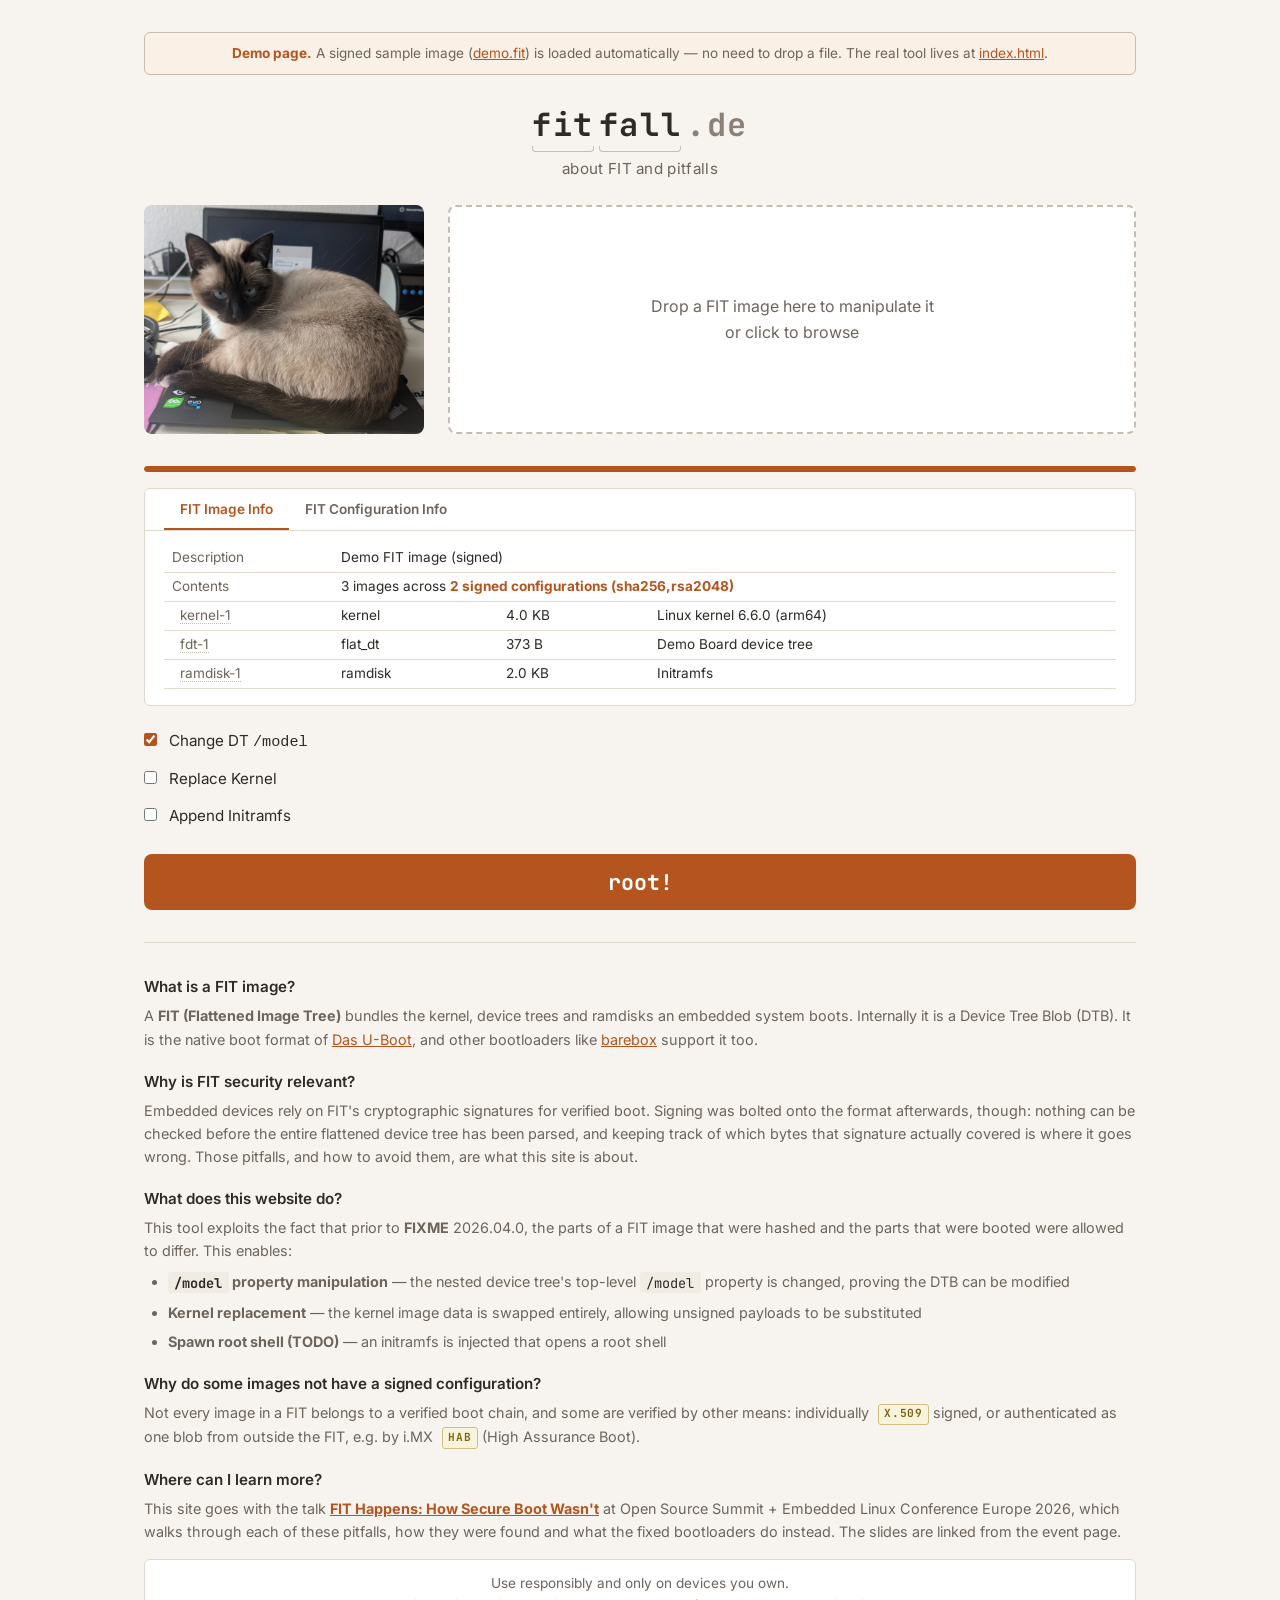
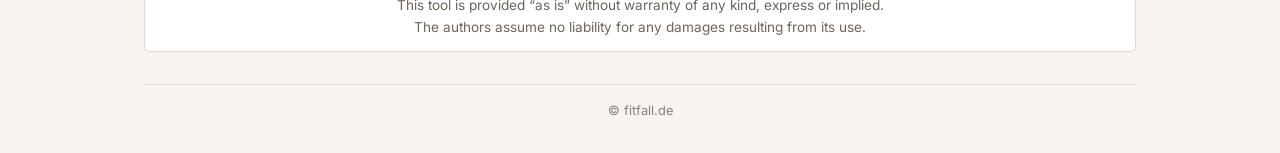
==== demo.html @ 526b8231 "Add a self-loading demo page with a generated sample FIT demo.html is index.html plus a banner and a" ====
<!-- GENERATED by gen-demo.py from index.html — do not edit directly. -->
<!DOCTYPE html>
<html lang="en">
<head>
  <meta charset="UTF-8">
  <meta name="viewport" content="width=device-width, initial-scale=1.0">
  <meta name="color-scheme" content="light">
  <meta name="robots" content="noindex">
  <meta name="theme-color" content="#f7f4ef">
  <title>Demo — fitfall.de — about FIT and pitfalls</title>
  <link rel="preconnect" href="https://fonts.googleapis.com">
  <link rel="preconnect" href="https://fonts.gstatic.com" crossorigin>
  <link href="https://fonts.googleapis.com/css2?family=Inter:wght@400;600;700&family=JetBrains+Mono:wght@400;700&display=swap" rel="stylesheet">
  <link rel="icon" type="image/png" href="favicon-96x96.png" sizes="96x96">
  <link rel="icon" type="image/svg+xml" href="favicon.svg">
  <link rel="shortcut icon" href="favicon.ico">
  <link rel="apple-touch-icon" sizes="180x180" href="apple-touch-icon.png">
  <link rel="manifest" href="site.webmanifest">
  <link rel="stylesheet" href="style.css">

  <style>
    /* demo.html only -- not part of the production stylesheet */
    .demo-banner {
      background: var(--accent-soft);
      border: 1px solid var(--border-strong);
      border-radius: 6px;
      padding: 0.6rem 0.9rem;
      margin-bottom: 1.5rem;
      font-size: 0.85rem;
      color: var(--text-muted);
      text-align: center;
    }
    .demo-banner strong { color: var(--accent); }
    .demo-banner a { color: var(--accent); }
  </style>
</head>
<body>
  <div class="container">
    <div class="demo-banner">
      <strong>Demo page.</strong> A signed sample image (<a href="demo.fit" download>demo.fit</a>)
      is loaded automatically &mdash; no need to drop a file.
      The real tool lives at <a href="index.html">index.html</a>.
    </div>
    <header>
      <h1 class="annotated-title"><span class="wb" data-word="FIT"><span class="pun-f">f</span><span class="pun-p" aria-hidden="true">p</span>it</span><span class="wb" data-word="pitfall">fall</span><span class="tld">.de</span></h1>
      <p class="tagline">about FIT and pitfalls</p>
    </header>

    <div class="main-panel">
      <div class="cat-art">
        <img id="cat-img-before" src="img/before.webp" alt="Cat sleeps on laptop">
        <img id="cat-img-after" src="img/after.webp" alt="Cat alert on laptop" class="cat-hidden">
      </div>

      <div class="controls-panel">
        <div id="dropzone" class="dropzone">
          <p>Drop a FIT image here to manipulate it<br>or click to browse</p>
          <input type="file" id="file-input" accept=".fit,.itb,.img,.bin">
        </div>
      </div>
    </div>

    <div class="full-width-panel">
      <div id="progress-container" class="progress-container hidden">
        <div id="progress-bar" class="progress-bar"></div>
      </div>

      <div id="fit-info" class="fit-info hidden">
        <div class="fit-tabs">
          <button class="fit-tab active" data-tab="images">FIT Image Info</button>
          <button class="fit-tab" data-tab="configs">FIT Configuration Info</button>
        </div>
        <div id="fit-tab-images" class="fit-tab-content">
          <div id="fit-info-content"></div>
        </div>
        <div id="fit-tab-configs" class="fit-tab-content hidden">
          <div id="fit-config-content"></div>
        </div>
      </div>

      <div id="fit-select" class="fit-select hidden">
        <h2>Multiple FIT images found</h2>
        <p>Select which FIT image to modify:</p>
        <div id="fit-select-list"></div>
      </div>

      <div id="error-box" class="error-box hidden"></div>

      <div id="options" class="options hidden">
        <label>
          <input type="checkbox" id="opt-model" checked>
          Change DT <code>/model</code>
        </label>
        <div class="kernel-option">
          <label>
            <input type="checkbox" id="opt-kernel">
            Replace Kernel
          </label>
          <div id="kernel-upload" class="kernel-upload hidden">
            <button type="button" id="kernel-browse-btn" class="browse-btn">Browse...</button>
            <input type="file" id="kernel-file-input">
            <span id="kernel-file-name">No file selected</span>
          </div>
        </div>
        <div class="kernel-option">
          <label>
            <input type="checkbox" id="opt-initramfs">
            Append Initramfs
          </label>
          <div id="initramfs-upload" class="kernel-upload hidden">
            <button type="button" id="initramfs-browse-btn" class="browse-btn">Browse...</button>
            <input type="file" id="initramfs-file-input">
            <span id="initramfs-file-name">No file selected</span>
          </div>
        </div>
        <div id="debug-options" class="hidden">
          <hr class="debug-separator">
          <label>
            <input type="checkbox" id="opt-recompute-hashes" checked>
            Recompute Hashes
          </label>
          <label>
            <input type="checkbox" id="opt-redirect-signatures" checked>
            Redirect Signatures
          </label>
        </div>
      </div>

      <button id="root-btn" class="root-btn hidden">root!</button>

      <div id="download-section" class="download-section hidden">
        <a id="download-link" class="download-link">Download rooted FIT image</a>
      </div>
    </div>

    <section class="explainer">
      <dl class="qa">
        <dt>What is a FIT image?</dt>
        <dd>A <strong>FIT (Flattened Image Tree)</strong> bundles the kernel, device trees
        and ramdisks an embedded system boots. Internally it is a Device Tree Blob (DTB).
        It is the native boot format of <a href="https://u-boot-project.org/">Das
        U-Boot</a>, and other bootloaders like <a href="https://www.barebox.org/">barebox</a>
        support it too.</dd>

        <dt>Why is FIT security relevant?</dt>
        <dd>Embedded devices rely on FIT's cryptographic signatures for verified boot.
        Signing was bolted onto the format afterwards, though: nothing can be checked
        before the entire flattened device tree has been parsed, and keeping track of
        which bytes that signature actually covered is where it goes wrong. Those
        pitfalls, and how to avoid them, are what this site is about.</dd>

        <dt>What does this website do?</dt>
        <dd>
        This tool exploits the fact that prior to <b>FIXME</b> 2026.04.0, the parts of a
        FIT image that were hashed and the parts that were booted were
        allowed to differ. This enables:
          <ul>
            <li><strong><code>/model</code> property manipulation</strong> &mdash; the nested device tree's top-level <code>/model</code> property is changed, proving the DTB can be modified</li>
            <li><strong>Kernel replacement</strong> &mdash; the kernel image data is swapped entirely, allowing unsigned payloads to be substituted</li>
            <li><strong>Spawn root shell (TODO)</strong> &mdash; an initramfs is injected that opens a root shell</li>
          </ul>
        </dd>

        <dt>Why do some images not have a signed configuration?</dt>
        <dd>Not every image in a FIT belongs to a verified boot chain, and some are verified
        by other means: individually <span class="badge-x509">X.509</span> signed, or
        authenticated as one blob from outside the FIT, e.g. by i.MX 
        <span class="badge-hab">HAB</span> (High Assurance Boot).</dd>

        <dt>Where can I learn more?</dt>
        <dd>This site goes with the talk <a href="https://osselceu2026.sched.com/event/2RaWy/fit-happens-how-secure-boot-wasnt-ahmad-fatoum-pengutronix-ek"><b>FIT Happens: How Secure
        Boot Wasn't</b></a> at Open Source Summit + Embedded Linux Conference Europe
        2026, which walks through each of these pitfalls, how they were found and what
        the fixed bootloaders do instead. The slides are linked from the event page.</dd>
      </dl>
      <p class="disclaimer">
        Use responsibly and only on devices you own.<br>This tool is provided
        &ldquo;as is&rdquo; without warranty of any kind, express or implied.<br>
        The authors assume no liability for any damages resulting from its use.
      </p>
    </section>

    <footer>
      <p>&copy; fitfall.de</p>
    </footer>
  </div>

  <script src="js/fdt-parser.js"></script>
  <script src="js/sha-fallback.js"></script>
  <script src="js/fit-ops.js"></script>
  <script src="js/fit-scanner.js"></script>
  <script src="js/app.js"></script>

  <script>
  // demo.html only: feed demo.fit to the dropzone as if it had been dropped.
  (async () => {
    const dropzone = document.getElementById('dropzone');
    const errorBox = document.getElementById('error-box');

    function fail(msg) {
      errorBox.textContent = 'Demo: ' + msg;
      errorBox.classList.remove('hidden');
    }

    if (location.protocol === 'file:') {
      fail('open this page over HTTP (e.g. `just serve`); fetch() is blocked on file:// URLs.');
      return;
    }

    try {
      const res = await fetch('demo.fit');
      if (!res.ok) throw new Error(res.status + ' ' + res.statusText);
      const data = await res.arrayBuffer();

      const dt = new DataTransfer();
      dt.items.add(new File([data], 'demo.fit'));
      dropzone.dispatchEvent(new DragEvent('drop', {
        dataTransfer: dt,
        bubbles: true,
        cancelable: true,
      }));
    } catch (e) {
      fail('could not load demo.fit — ' + e.message);
    }
  })();
  </script>
</body>
</html>
---- style.css ----
:root {
  --bg: #f7f4ef;
  --surface: #fff;
  --surface-alt: #f1ece3;
  --border: #e0d9cd;
  --border-strong: #c7bdac;
  --text: #2e2a26;
  --text-muted: #6d655c;
  --text-faint: #8b8178;
  --accent: #b4551f;
  --accent-hover: #8f4218;
  --accent-soft: #fbf0e6;
  --ok-bg: #edf5ed;
  --ok-border: #a9cbab;
  --ok-text: #2a6b2e;
  --err-bg: #fdeeec;
  --err-border: #e0a49c;
  --err-text: #a3271b;
}

* {
  margin: 0;
  padding: 0;
  box-sizing: border-box;
}

body {
  background: var(--bg);
  color: var(--text);
  font-family: 'Inter', -apple-system, BlinkMacSystemFont, 'Segoe UI', Roboto, sans-serif;
  line-height: 1.6;
}

.container {
  max-width: 1024px;
  margin: 0 auto;
  padding: 2rem 1rem;
}

header {
  text-align: center;
  margin-bottom: 1.5rem;
}

header h1 {
  /* Shrink-wrapped so the hover above only triggers on the title itself. */
  display: inline-block;
  font-size: 2rem;
  color: var(--text);
  letter-spacing: 0.05em;
  font-family: 'JetBrains Mono', 'Courier New', monospace;
}

/*
 * Hovering the title says the pun out loud: fitfall.de reads pitfall.  The p
 * is stacked onto the f rather than replacing it, and the .de only fades, so
 * the word stays exactly where it was instead of jumping under the cursor.
 */
.annotated-title .tld {
  color: var(--text-faint);
}

.annotated-title .pun-f,
.annotated-title .pun-p,
.annotated-title .tld {
  transition: opacity 0.2s;
}

.annotated-title .pun-p {
  /* One monospace advance back, plus the letter-spacing above. */
  margin-left: calc(-1ch - 0.05em);
  opacity: 0;
  -webkit-user-select: none;
  user-select: none;
}

.annotated-title:hover .pun-f,
.annotated-title:hover .tld {
  opacity: 0;
}

.annotated-title:hover .pun-p {
  opacity: 1;
}

.tagline {
  margin-top: 0.4rem;
  color: var(--text-muted);
  font-size: 0.95rem;
  letter-spacing: 0.02em;
}

.wb {
  position: relative;
  padding-bottom: 6px;
  margin-bottom: 4px;
  margin-right: 0.15em;
  transition: color 0.2s;
  cursor: default;
}

.wb::before {
  content: '';
  position: absolute;
  bottom: 0;
  left: 0;
  right: 0;
  height: 5px;
  border-left: 1.5px solid var(--border-strong);
  border-right: 1.5px solid var(--border-strong);
  border-bottom: 1.5px solid var(--border-strong);
  border-radius: 0 0 4px 4px;
  transition: border-color 0.2s;
}

.wb:last-of-type {
  margin-right: 0;
}

.wb:hover {
  color: var(--accent);
}

.wb:hover::before {
  border-color: var(--accent);
}

.main-panel {
  display: flex;
  gap: 1.5rem;
  align-items: flex-start;
  margin-bottom: 1rem;
}

.full-width-panel {
  margin-bottom: 2rem;
}

.cat-art {
  flex: 0 0 auto;
  width: 280px;
}

.cat-art {
  position: relative;
}

.cat-art img {
  width: 100%;
  height: auto;
  border-radius: 8px;
  transition: opacity 2s ease;
  position: absolute;
  top: 0;
  left: 0;
}

.cat-art img:first-child {
  position: relative;
}

.cat-art img.cat-hidden {
  opacity: 0;
  pointer-events: none;
}

.controls-panel {
  flex: 1;
  min-width: 0;
}

@media (max-width: 640px) {
  .main-panel {
    flex-direction: column;
  }

  .cat-art {
    width: 200px;
    align-self: center;
  }
}

.dropzone {
  border: 2px dashed var(--border-strong);
  border-radius: 8px;
  background: var(--surface);
  padding: 1rem;
  text-align: center;
  cursor: pointer;
  transition: border-color 0.2s, background 0.2s;
  margin-bottom: 1rem;
  min-height: calc(280px * 1259 / 1536);
  display: flex;
  align-items: center;
  justify-content: center;
}

.dropzone:hover,
.dropzone.dragover {
  border-color: var(--accent);
  background: var(--accent-soft);
}

.dropzone p {
  color: var(--text-muted);
  pointer-events: none;
}

.dropzone input[type="file"] {
  display: none;
}

.progress-container {
  height: 6px;
  background: var(--surface-alt);
  border-radius: 3px;
  margin-bottom: 1rem;
  overflow: hidden;
}

.progress-bar {
  height: 100%;
  width: 0%;
  background: var(--accent);
  border-radius: 3px;
  transition: width 0.3s ease;
}

.fit-info {
  background: var(--surface);
  border: 1px solid var(--border);
  border-radius: 6px;
  padding: 0 1.2rem 1rem;
  margin-bottom: 1rem;
}

.fit-tabs {
  display: flex;
  gap: 0;
  margin: 0 -1.2rem;
  padding: 0 1.2rem;
  border-bottom: 1px solid var(--border);
}

.fit-tab {
  font-family: inherit;
  font-size: 0.85rem;
  font-weight: 600;
  padding: 0.7rem 1rem;
  background: none;
  border: none;
  border-bottom: 2px solid transparent;
  color: var(--text-muted);
  cursor: pointer;
  transition: color 0.15s, border-color 0.15s;
}

.fit-tab:hover {
  color: var(--text);
}

.fit-tab.active {
  color: var(--accent);
  border-bottom-color: var(--accent);
}

.fit-tab-content {
  padding-top: 0.8rem;
}

.fit-info table {
  width: 100%;
  border-collapse: collapse;
}

.fit-info td {
  padding: 0.2rem 0.5rem;
  border-bottom: 1px solid var(--border);
  font-size: 0.85rem;
}

.fit-info td:first-child {
  color: var(--text-muted);
  white-space: nowrap;
}

.fit-info .row-orig td {
  color: var(--text-faint);
}

.sig-count {
  color: var(--accent);
  font-weight: 700;
}

.empty-note {
  color: var(--text-muted);
  font-size: 0.85rem;
}

.empty-note-sm {
  color: var(--text-faint);
  font-size: 0.8rem;
  padding: 0.3rem 0;
}

.img-download {
  color: inherit;
  text-decoration: none;
  border-bottom: 1px dotted var(--border-strong);
  cursor: pointer;
  transition: color 0.15s, border-color 0.15s;
}

.img-download:hover {
  color: var(--accent);
  border-color: var(--accent);
  width: 1%;
}

.error-box {
  background: var(--err-bg);
  border: 1px solid var(--err-border);
  border-radius: 6px;
  padding: 0.8rem 1rem;
  margin-bottom: 1rem;
  color: var(--err-text);
  font-size: 0.9rem;
}

.options {
  margin-bottom: 1.2rem;
}

.options label {
  display: block;
  padding: 0.4rem 0;
  cursor: pointer;
  font-size: 0.95rem;
}

.options input[type="checkbox"] {
  margin-right: 0.5rem;
  accent-color: var(--accent);
}

.debug-separator {
  border: none;
  border-top: 1px dashed var(--border-strong);
  margin: 0.6rem 0 0.2rem;
}

.option-disabled {
  opacity: 0.45;
  cursor: not-allowed;
}

.kernel-option {
  display: flex;
  align-items: center;
  flex-wrap: wrap;
  gap: 0.4rem;
}

.kernel-upload {
  display: flex;
  align-items: center;
  gap: 0.5rem;
}

.kernel-upload input[type="file"] {
  display: none;
}

.kernel-upload span {
  font-size: 0.8rem;
  color: var(--text-muted);
}

.browse-btn {
  font-family: inherit;
  font-size: 0.8rem;
  padding: 0.2rem 0.6rem;
  background: var(--surface);
  color: var(--text);
  border: 1px solid var(--border-strong);
  border-radius: 4px;
  cursor: pointer;
}

.browse-btn:hover {
  background: var(--surface-alt);
  border-color: var(--accent);
}

.root-btn {
  display: block;
  width: 100%;
  padding: 0.9rem;
  font-size: 1.35rem;
  font-weight: 700;
  font-family: 'JetBrains Mono', 'Courier New', monospace;
  background: var(--accent);
  color: #fff;
  border: none;
  border-radius: 8px;
  cursor: pointer;
  text-transform: lowercase;
  transition: background 0.15s;
  margin-bottom: 1rem;
}

.root-btn:hover {
  background: var(--accent-hover);
}

.root-btn:active {
  background: var(--accent-hover);
}

.root-btn:disabled {
  opacity: 0.5;
  cursor: not-allowed;
  background: var(--accent);
}

.download-section {
  text-align: center;
  margin-bottom: 1rem;
}

.download-link {
  display: inline-block;
  padding: 0.8rem 1.5rem;
  background: var(--ok-bg);
  border: 1px solid var(--ok-border);
  border-radius: 6px;
  color: var(--ok-text);
  text-decoration: none;
  font-size: 1rem;
  transition: background 0.2s;
}

.download-link:hover {
  background: #e2efe2;
}

.explainer {
  margin-top: 2rem;
  padding-top: 2rem;
  border-top: 1px solid var(--border);
}

.explainer h2 {
  font-size: 1.1rem;
  color: var(--text);
  margin-bottom: 0.8rem;
}

.explainer p {
  margin-bottom: 0.8rem;
  font-size: 0.9rem;
  color: var(--text-muted);
}

.qa {
  margin-bottom: 1rem;
}

.qa dt {
  font-weight: 600;
  color: var(--text);
  font-size: 0.95rem;
  margin-bottom: 0.3rem;
  margin-top: 1.2rem;
}

.qa dt:first-child {
  margin-top: 0;
}

.qa dd {
  font-size: 0.9rem;
  color: var(--text-muted);
  margin-left: 0;
  margin-bottom: 0.5rem;
}

.qa dd p {
  margin: 0 0 0.6rem;
}

.qa dd p:last-child {
  margin-bottom: 0;
}

.explainer ul {
  margin: 0.5rem 0 1rem 1.5rem;
  font-size: 0.9rem;
  color: var(--text-muted);
}

.explainer li {
  margin-bottom: 0.4rem;
}

.explainer a {
  color: var(--accent);
}

.explainer a:hover {
  color: var(--accent-hover);
}

.explainer code {
  background: var(--surface-alt);
  padding: 0.1rem 0.4rem;
  border-radius: 3px;
  font-size: 0.85rem;
  color: var(--text);
  font-family: 'JetBrains Mono', 'Courier New', monospace;
}

.disclaimer {
  color: var(--text-muted) !important;
  font-size: 0.85rem !important;
  text-align: center;
  background: var(--surface);
  border: 1px solid var(--border);
  border-radius: 6px;
  padding: 0.8rem 1rem;
}

footer {
  text-align: center;
  margin-top: 2rem;
  padding-top: 1rem;
  border-top: 1px solid var(--border);
  color: var(--text-faint);
  font-size: 0.8rem;
}

.config-entry {
  margin-bottom: 0.3rem;
}

.config-header {
  padding: 0.4rem 0.5rem;
  cursor: pointer;
  font-size: 0.85rem;
  border-radius: 4px;
  transition: background 0.15s;
}

.config-header:hover {
  background: var(--surface-alt);
}

.config-toggle {
  display: inline-block;
  width: 1em;
  font-size: 0.7rem;
  color: var(--text-faint);
  transition: color 0.15s;
}

.config-header:hover .config-toggle {
  color: var(--accent);
}

.config-images {
  padding-left: 1.5rem;
}

.config-images table {
  width: 100%;
  border-collapse: collapse;
}

.config-images td {
  padding: 0.15rem 0.5rem;
  font-size: 0.8rem;
  border-bottom: 1px solid var(--border);
  color: var(--text-muted);
}

.badge-default,
.badge-signed,
.badge-x509,
.badge-hab,
.badge-vab,
.badge-pwned {
  display: inline-block;
  font-size: 0.7rem;
  font-weight: 700;
  font-family: 'JetBrains Mono', 'Courier New', monospace;
  padding: 0.05rem 0.35rem;
  border-radius: 3px;
  border: 1px solid;
  letter-spacing: 0.05em;
  margin-left: 0.3rem;
  vertical-align: middle;
}

.badge-default {
  background: #eaf1f7;
  border-color: #a9c5dd;
  color: #2b5f8a;
  text-transform: uppercase;
}

.badge-signed {
  background: #fbf0e6;
  border-color: #ddab74;
  color: #96551b;
}

.badge-x509,
.badge-hab,
.badge-vab {
  background: #f8f3dd;
  border-color: #cfbf7e;
  color: #7a6712;
}

.badge-pwned {
  background: var(--ok-bg);
  border-color: var(--ok-border);
  color: var(--ok-text);
  font-size: 0.75rem;
  padding: 0.1rem 0.45rem;
  border-radius: 4px;
  text-transform: uppercase;
  margin-left: 0.4rem;
}

.fit-select {
  background: var(--surface);
  border: 1px solid var(--border);
  border-radius: 6px;
  padding: 1rem 1.2rem;
  margin-bottom: 1rem;
}

.fit-select h2 {
  font-size: 1rem;
  color: var(--text);
  margin-bottom: 0.3rem;
}

.fit-select p {
  font-size: 0.85rem;
  color: var(--text-muted);
  margin-bottom: 0.8rem;
}

.fit-select-btn {
  display: block;
  width: 100%;
  text-align: left;
  padding: 0.7rem 1rem;
  margin-bottom: 0.4rem;
  background: var(--surface);
  border: 1px solid var(--border-strong);
  border-radius: 5px;
  color: var(--text);
  font-family: inherit;
  font-size: 0.85rem;
  cursor: pointer;
  transition: border-color 0.2s, background 0.2s;
}

.fit-select-btn:hover {
  border-color: var(--accent);
  background: var(--accent-soft);
}

.fit-select-btn strong {
  color: var(--accent);
}

.hidden {
  display: none !important;
}
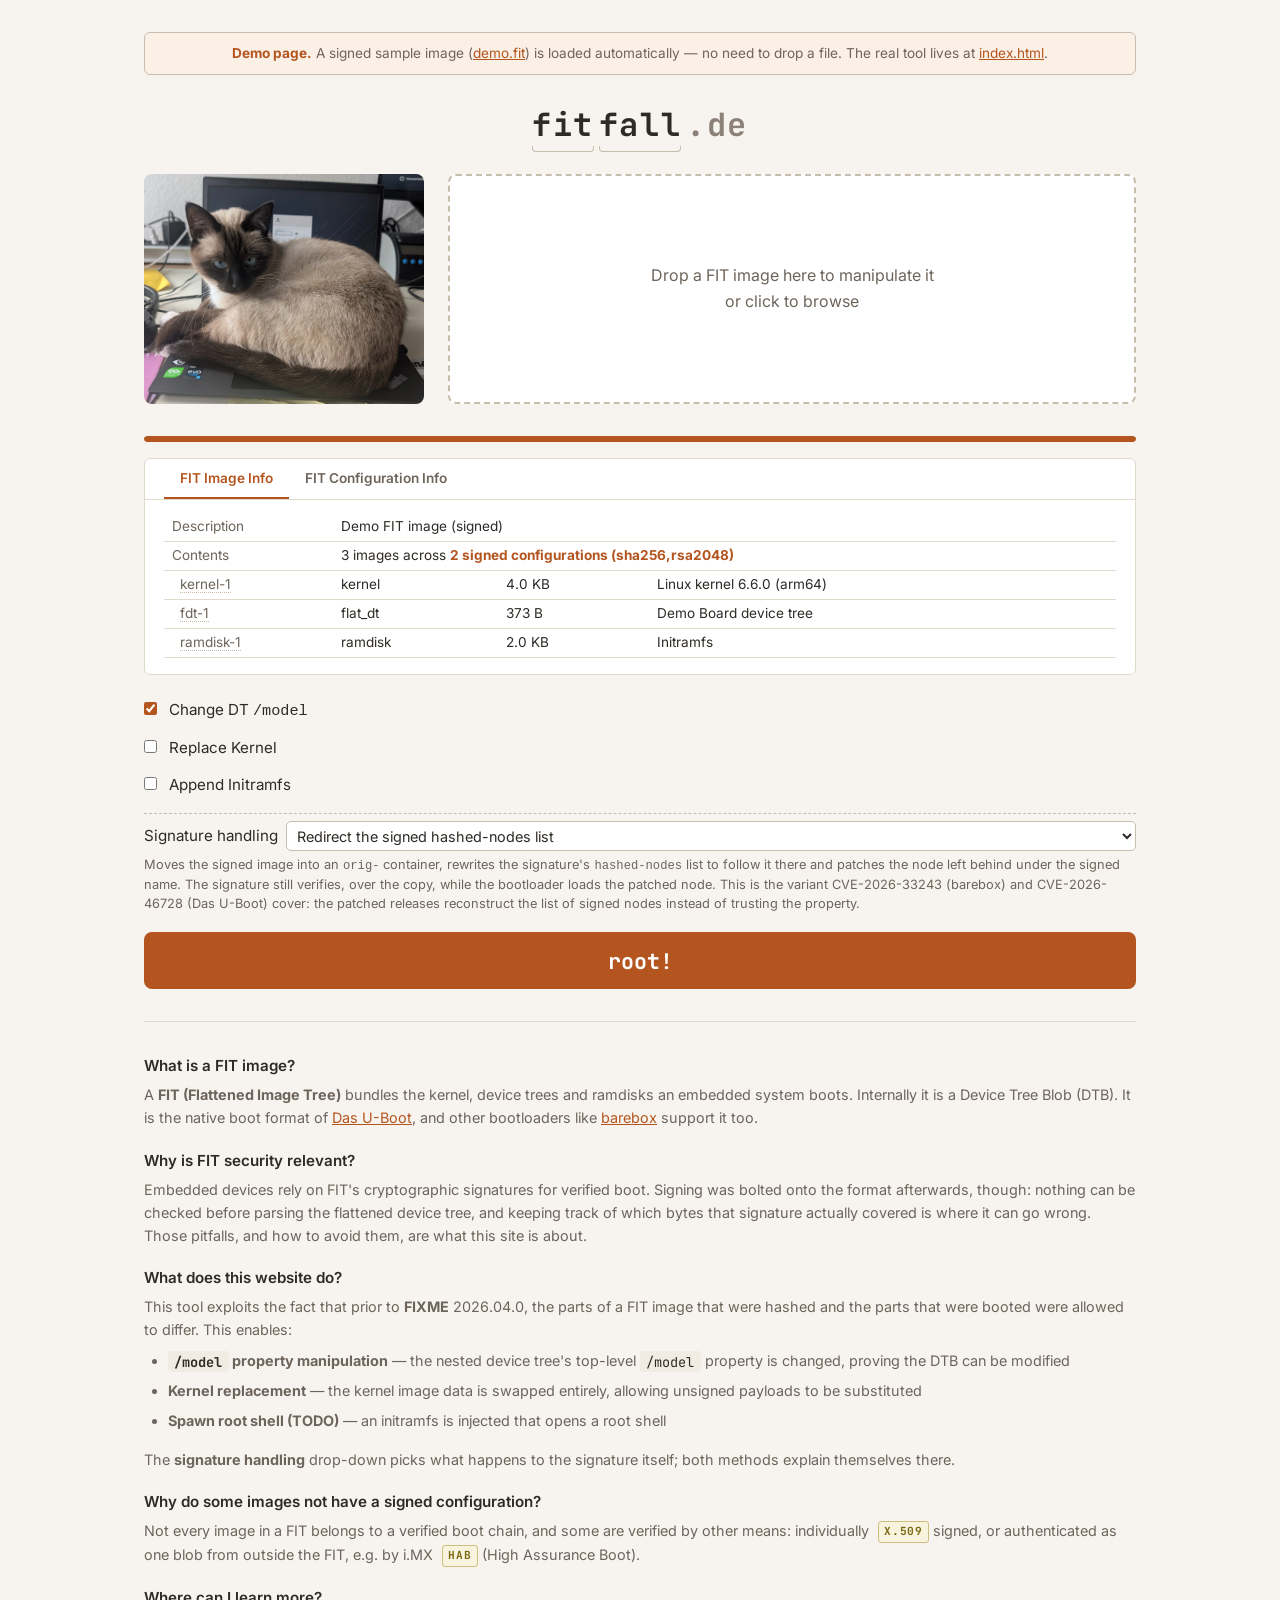
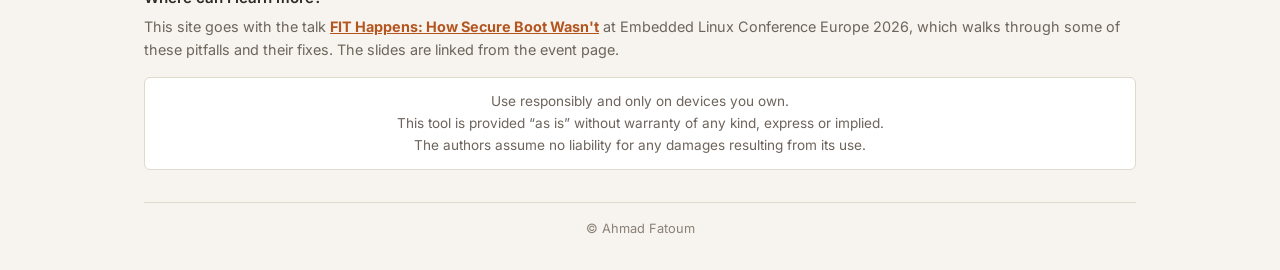
==== commit 16987b6d: "Offer the signature handling as a drop-down with a sanity-check mode The tool had exactly one way of" ====
--- a/demo.html
+++ b/demo.html
@@ -43,7 +43,6 @@
     </div>
     <header>
       <h1 class="annotated-title"><span class="wb" data-word="FIT"><span class="pun-f">f</span><span class="pun-p" aria-hidden="true">p</span>it</span><span class="wb" data-word="pitfall">fall</span><span class="tld">.de</span></h1>
-      <p class="tagline">about FIT and pitfalls</p>
     </header>
 
     <div class="main-panel">
@@ -113,6 +112,30 @@
             <span id="initramfs-file-name">No file selected</span>
           </div>
         </div>
+        <hr class="option-separator">
+        <div class="method-option">
+          <label for="opt-method">Signature handling</label>
+          <select id="opt-method">
+            <option value="hashed-nodes">Redirect the signed hashed-nodes list</option>
+            <option value="sanity-check">Sanity check &mdash; leave the signature alone</option>
+          </select>
+        </div>
+        <p class="option-note method-note" data-method="hashed-nodes">
+          Moves the signed image into an <code>orig-</code> container, rewrites the
+          signature's <code>hashed-nodes</code> list to follow it there and patches the
+          node left behind under the signed name. The signature still verifies, over
+          the copy, while the bootloader loads the patched node. This is the variant
+          CVE-2026-33243 (barebox) and CVE-2026-46728 (Das U-Boot) cover: the patched
+          releases reconstruct the list of signed nodes instead of trusting the
+          property.
+        </p>
+        <p class="option-note method-note hidden" data-method="sanity-check">
+          Patches the signed image where it stands and changes nothing else: no
+          container, no <code>hashed-nodes</code> rewrite. The configuration signature
+          then covers data that no longer matches it, so verification has to fail. Use
+          it as the control: a device that boots this image never checked the signature,
+          and a bypass proves nothing there.
+        </p>
         <div id="debug-options" class="hidden">
           <hr class="debug-separator">
           <label>
@@ -145,8 +168,8 @@
         <dt>Why is FIT security relevant?</dt>
         <dd>Embedded devices rely on FIT's cryptographic signatures for verified boot.
         Signing was bolted onto the format afterwards, though: nothing can be checked
-        before the entire flattened device tree has been parsed, and keeping track of
-        which bytes that signature actually covered is where it goes wrong. Those
+        before parsing the flattened device tree, and keeping track of
+        which bytes that signature actually covered is where it can go wrong. Those
         pitfalls, and how to avoid them, are what this site is about.</dd>
 
         <dt>What does this website do?</dt>
@@ -159,6 +182,8 @@
             <li><strong>Kernel replacement</strong> &mdash; the kernel image data is swapped entirely, allowing unsigned payloads to be substituted</li>
             <li><strong>Spawn root shell (TODO)</strong> &mdash; an initramfs is injected that opens a root shell</li>
           </ul>
+          The <strong>signature handling</strong> drop-down picks what happens to the
+          signature itself; both methods explain themselves there.
         </dd>
 
         <dt>Why do some images not have a signed configuration?</dt>
@@ -169,9 +194,9 @@
 
         <dt>Where can I learn more?</dt>
         <dd>This site goes with the talk <a href="https://osselceu2026.sched.com/event/2RaWy/fit-happens-how-secure-boot-wasnt-ahmad-fatoum-pengutronix-ek"><b>FIT Happens: How Secure
-        Boot Wasn't</b></a> at Open Source Summit + Embedded Linux Conference Europe
-        2026, which walks through each of these pitfalls, how they were found and what
-        the fixed bootloaders do instead. The slides are linked from the event page.</dd>
+        Boot Wasn't</b></a> at Embedded Linux Conference Europe 2026, which walks
+	through some of these pitfalls and their fixes.
+        The slides are linked from the event page.</dd>
       </dl>
       <p class="disclaimer">
         Use responsibly and only on devices you own.<br>This tool is provided
@@ -181,7 +206,7 @@
     </section>
 
     <footer>
-      <p>&copy; fitfall.de</p>
+      <p>&copy; Ahmad Fatoum</p>
     </footer>
   </div>
 
--- a/style.css
+++ b/style.css
@@ -344,10 +344,50 @@
   accent-color: var(--accent);
 }
 
-.debug-separator {
+.debug-separator,
+.option-separator {
   border: none;
   border-top: 1px dashed var(--border-strong);
   margin: 0.6rem 0 0.2rem;
+}
+
+.method-option {
+  display: flex;
+  align-items: center;
+  flex-wrap: wrap;
+  gap: 0.5rem;
+}
+
+.method-option label {
+  cursor: default;
+}
+
+.method-option select {
+  flex: 1 1 18rem;
+  padding: 0.3rem 0.4rem;
+  background: var(--surface);
+  border: 1px solid var(--border-strong);
+  border-radius: 5px;
+  color: var(--text);
+  font-family: inherit;
+  font-size: 0.9rem;
+  cursor: pointer;
+}
+
+.method-option select:focus {
+  outline: none;
+  border-color: var(--accent);
+}
+
+.option-note {
+  margin: 0 0 0.4rem;
+  font-size: 0.8rem;
+  line-height: 1.5;
+  color: var(--text-muted);
+}
+
+.option-note code {
+  font-size: 0.95em;
 }
 
 .option-disabled {
@@ -589,6 +629,7 @@
 .badge-x509,
 .badge-hab,
 .badge-vab,
+.badge-broken,
 .badge-pwned {
   display: inline-block;
   font-size: 0.7rem;
@@ -623,15 +664,25 @@
   color: #7a6712;
 }
 
+.badge-broken,
 .badge-pwned {
-  background: var(--ok-bg);
-  border-color: var(--ok-border);
-  color: var(--ok-text);
   font-size: 0.75rem;
   padding: 0.1rem 0.45rem;
   border-radius: 4px;
   text-transform: uppercase;
   margin-left: 0.4rem;
+}
+
+.badge-pwned {
+  background: var(--ok-bg);
+  border-color: var(--ok-border);
+  color: var(--ok-text);
+}
+
+.badge-broken {
+  background: var(--err-bg);
+  border-color: var(--err-border);
+  color: var(--err-text);
 }
 
 .fit-select {
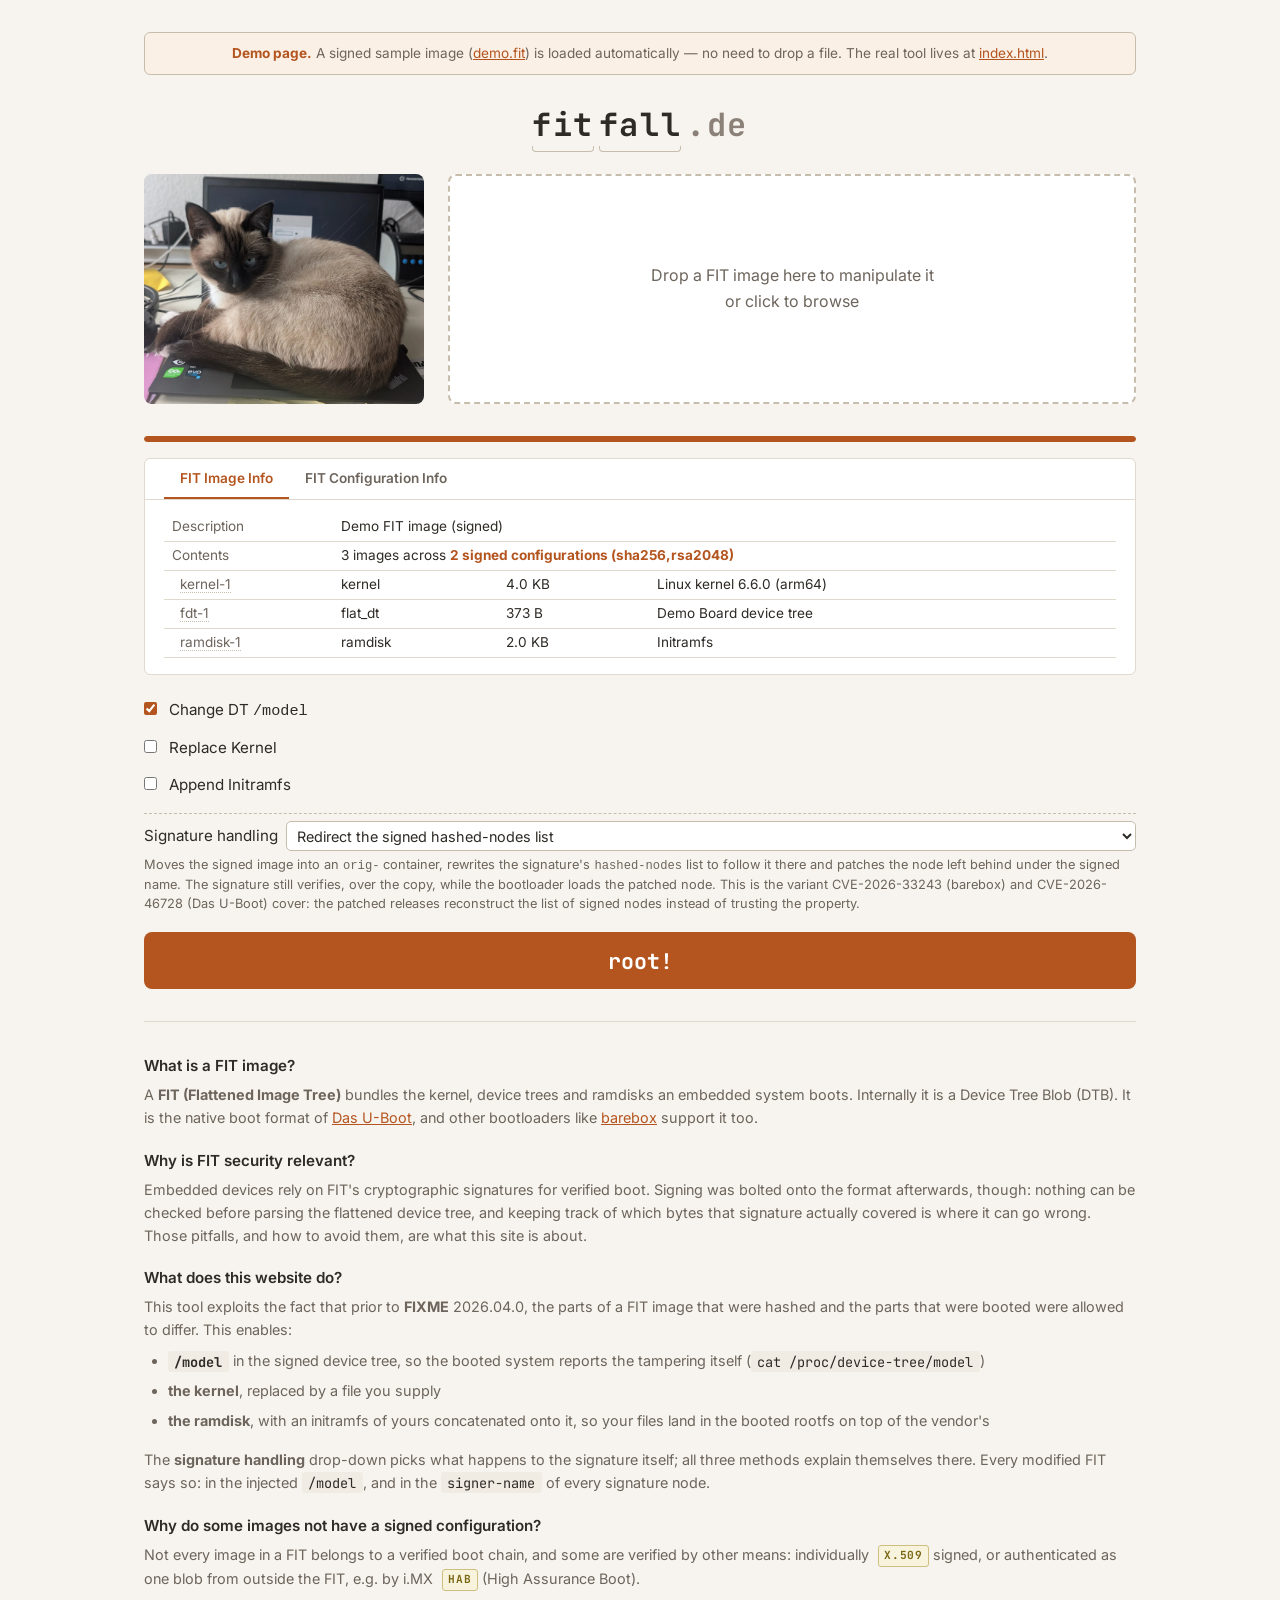
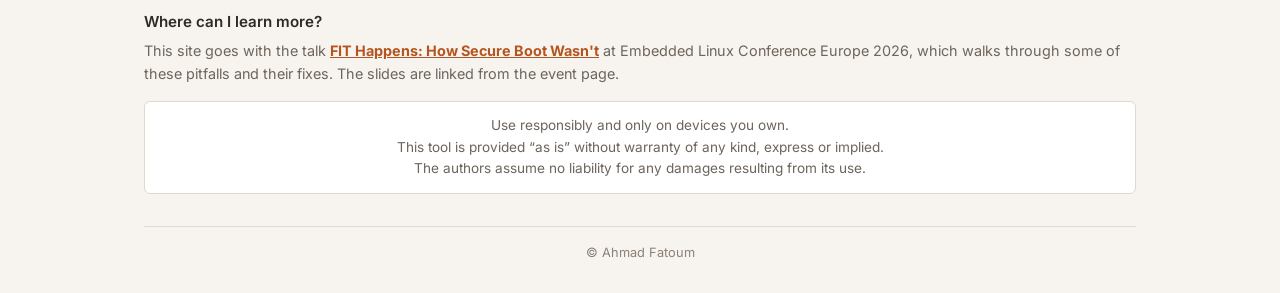
==== commit 60cd5ec7: "Record the manipulation in the signature's signer-name A FIT that has been through the tool should s" ====
--- a/demo.html
+++ b/demo.html
@@ -117,8 +117,14 @@
           <label for="opt-method">Signature handling</label>
           <select id="opt-method">
             <option value="hashed-nodes">Redirect the signed hashed-nodes list</option>
+            <option value="entry-address">Move the unverified entry point</option>
             <option value="sanity-check">Sanity check &mdash; leave the signature alone</option>
           </select>
+        </div>
+        <div id="entry-option" class="method-option hidden">
+          <label for="opt-fit-address">Address the FIT is loaded at</label>
+          <input type="text" id="opt-fit-address" value="0x82000000" spellcheck="false"
+                 autocomplete="off">
         </div>
         <p class="option-note method-note" data-method="hashed-nodes">
           Moves the signed image into an <code>orig-</code> container, rewrites the
@@ -128,6 +134,26 @@
           CVE-2026-33243 (barebox) and CVE-2026-46728 (Das U-Boot) cover: the patched
           releases reconstruct the list of signed nodes instead of trusting the
           property.
+        </p>
+        <p class="option-note method-note hidden" data-method="entry-address">
+          For FITs signed with <code>required = "image"</code>, where a signature
+          covers its image's <code>data</code> and nothing else. The signed kernel
+          stays exactly as it is: the payload travels in an extra property of the same
+          node and the image's unverified <code>entry</code> is pointed at it, so the
+          bootloader checks the vendor's kernel and then jumps into the payload. The
+          address asked for is where the boot script loads the FIT itself, i.e.
+          <code>bootm</code>'s own argument, not the kernel's <code>load</code>
+          address. For a Thumb payload, add 1 to the <code>entry</code> afterwards.
+          Signed configurations have <code>entry</code> inside the digest, so this
+          method refuses them; use the <code>hashed-nodes</code> redirect there.
+          Whether <code>entry</code> is honoured at all depends on the architecture.
+          Das U-Boot jumps to it on ARM32, where the method was first demonstrated,
+          but discards it for an arm64 <code>Image</code>:
+          <code>bootm_load_os()</code> overwrites the entry point with the address
+          the kernel was relocated to whenever <code>CONFIG_CMD_BOOTI</code> is
+          enabled, which it is by default. barebox is not a target at all &mdash; its
+          <code>bootm</code> verifies through the configuration signature only, so it
+          never reaches the per-image path this method needs.
         </p>
         <p class="option-note method-note hidden" data-method="sanity-check">
           Patches the signed image where it stands and changes nothing else: no
@@ -178,12 +204,17 @@
         FIT image that were hashed and the parts that were booted were
         allowed to differ. This enables:
           <ul>
-            <li><strong><code>/model</code> property manipulation</strong> &mdash; the nested device tree's top-level <code>/model</code> property is changed, proving the DTB can be modified</li>
-            <li><strong>Kernel replacement</strong> &mdash; the kernel image data is swapped entirely, allowing unsigned payloads to be substituted</li>
-            <li><strong>Spawn root shell (TODO)</strong> &mdash; an initramfs is injected that opens a root shell</li>
+            <li><strong><code>/model</code></strong> in the signed device tree, so the
+            booted system reports the tampering itself
+            (<code>cat /proc/device-tree/model</code>)</li>
+            <li><strong>the kernel</strong>, replaced by a file you supply</li>
+            <li><strong>the ramdisk</strong>, with an initramfs of yours concatenated onto
+            it, so your files land in the booted rootfs on top of the vendor's</li>
           </ul>
           The <strong>signature handling</strong> drop-down picks what happens to the
-          signature itself; both methods explain themselves there.
+          signature itself; all three methods explain themselves there. Every modified
+          FIT says so: in the injected <code>/model</code>, and in the
+          <code>signer-name</code> of every signature node.
         </dd>
 
         <dt>Why do some images not have a signed configuration?</dt>
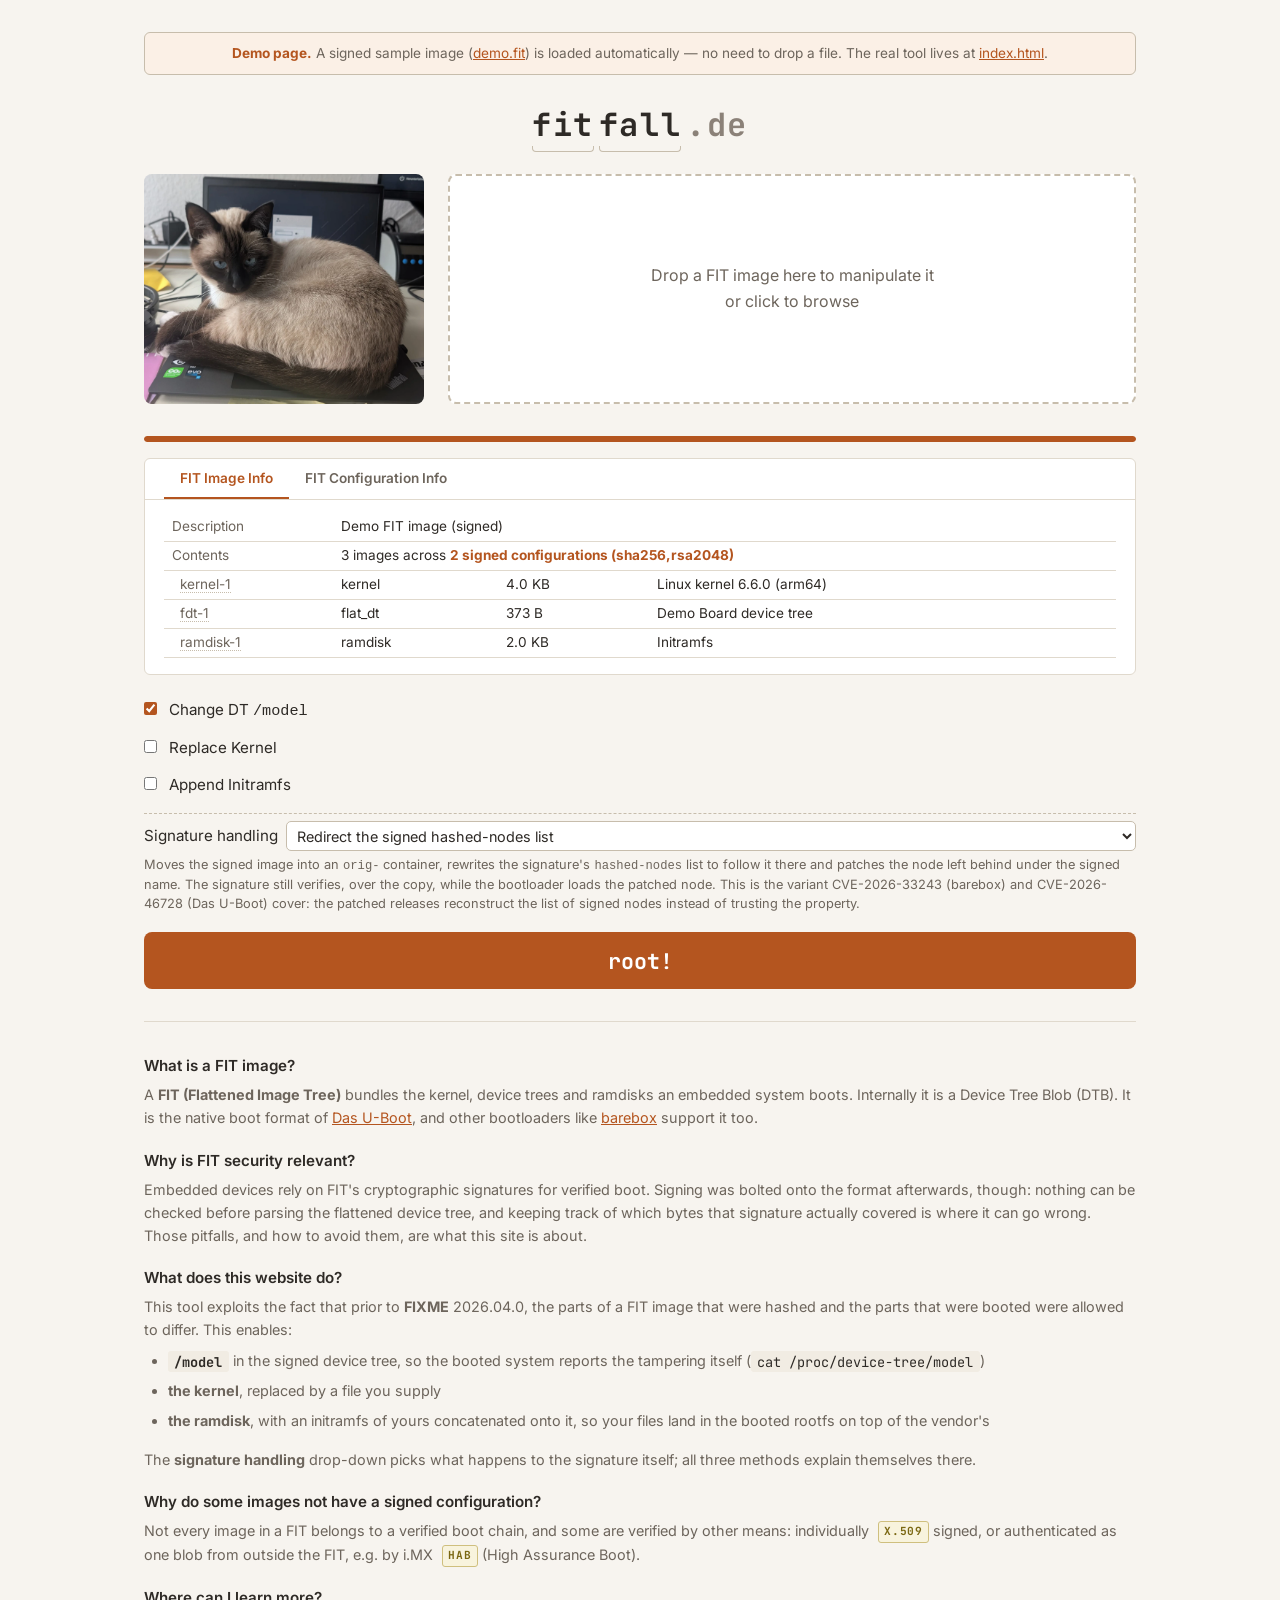
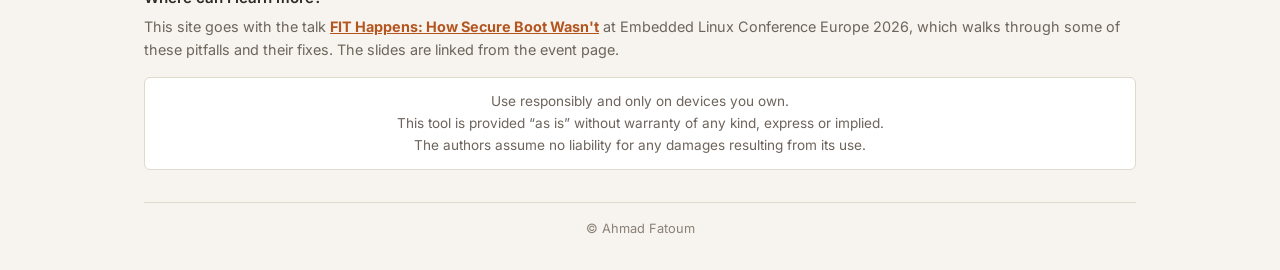
==== commit b251fda0: "Add a bypass through the unverified entry point A FIT signed with required = "image" has every image" ====
--- a/demo.html
+++ b/demo.html
@@ -212,9 +212,7 @@
             it, so your files land in the booted rootfs on top of the vendor's</li>
           </ul>
           The <strong>signature handling</strong> drop-down picks what happens to the
-          signature itself; all three methods explain themselves there. Every modified
-          FIT says so: in the injected <code>/model</code>, and in the
-          <code>signer-name</code> of every signature node.
+          signature itself; all three methods explain themselves there.
         </dd>
 
         <dt>Why do some images not have a signed configuration?</dt>
--- a/style.css
+++ b/style.css
@@ -379,6 +379,22 @@
   border-color: var(--accent);
 }
 
+.method-option input[type="text"] {
+  flex: 0 1 11rem;
+  padding: 0.3rem 0.4rem;
+  background: var(--surface);
+  border: 1px solid var(--border-strong);
+  border-radius: 5px;
+  color: var(--text);
+  font-family: 'JetBrains Mono', 'Courier New', monospace;
+  font-size: 0.9rem;
+}
+
+.method-option input[type="text"]:focus {
+  outline: none;
+  border-color: var(--accent);
+}
+
 .option-note {
   margin: 0 0 0.4rem;
   font-size: 0.8rem;
@@ -629,6 +645,7 @@
 .badge-x509,
 .badge-hab,
 .badge-vab,
+.badge-entry,
 .badge-broken,
 .badge-pwned {
   display: inline-block;
@@ -658,7 +675,8 @@
 
 .badge-x509,
 .badge-hab,
-.badge-vab {
+.badge-vab,
+.badge-entry {
   background: #f8f3dd;
   border-color: #cfbf7e;
   color: #7a6712;
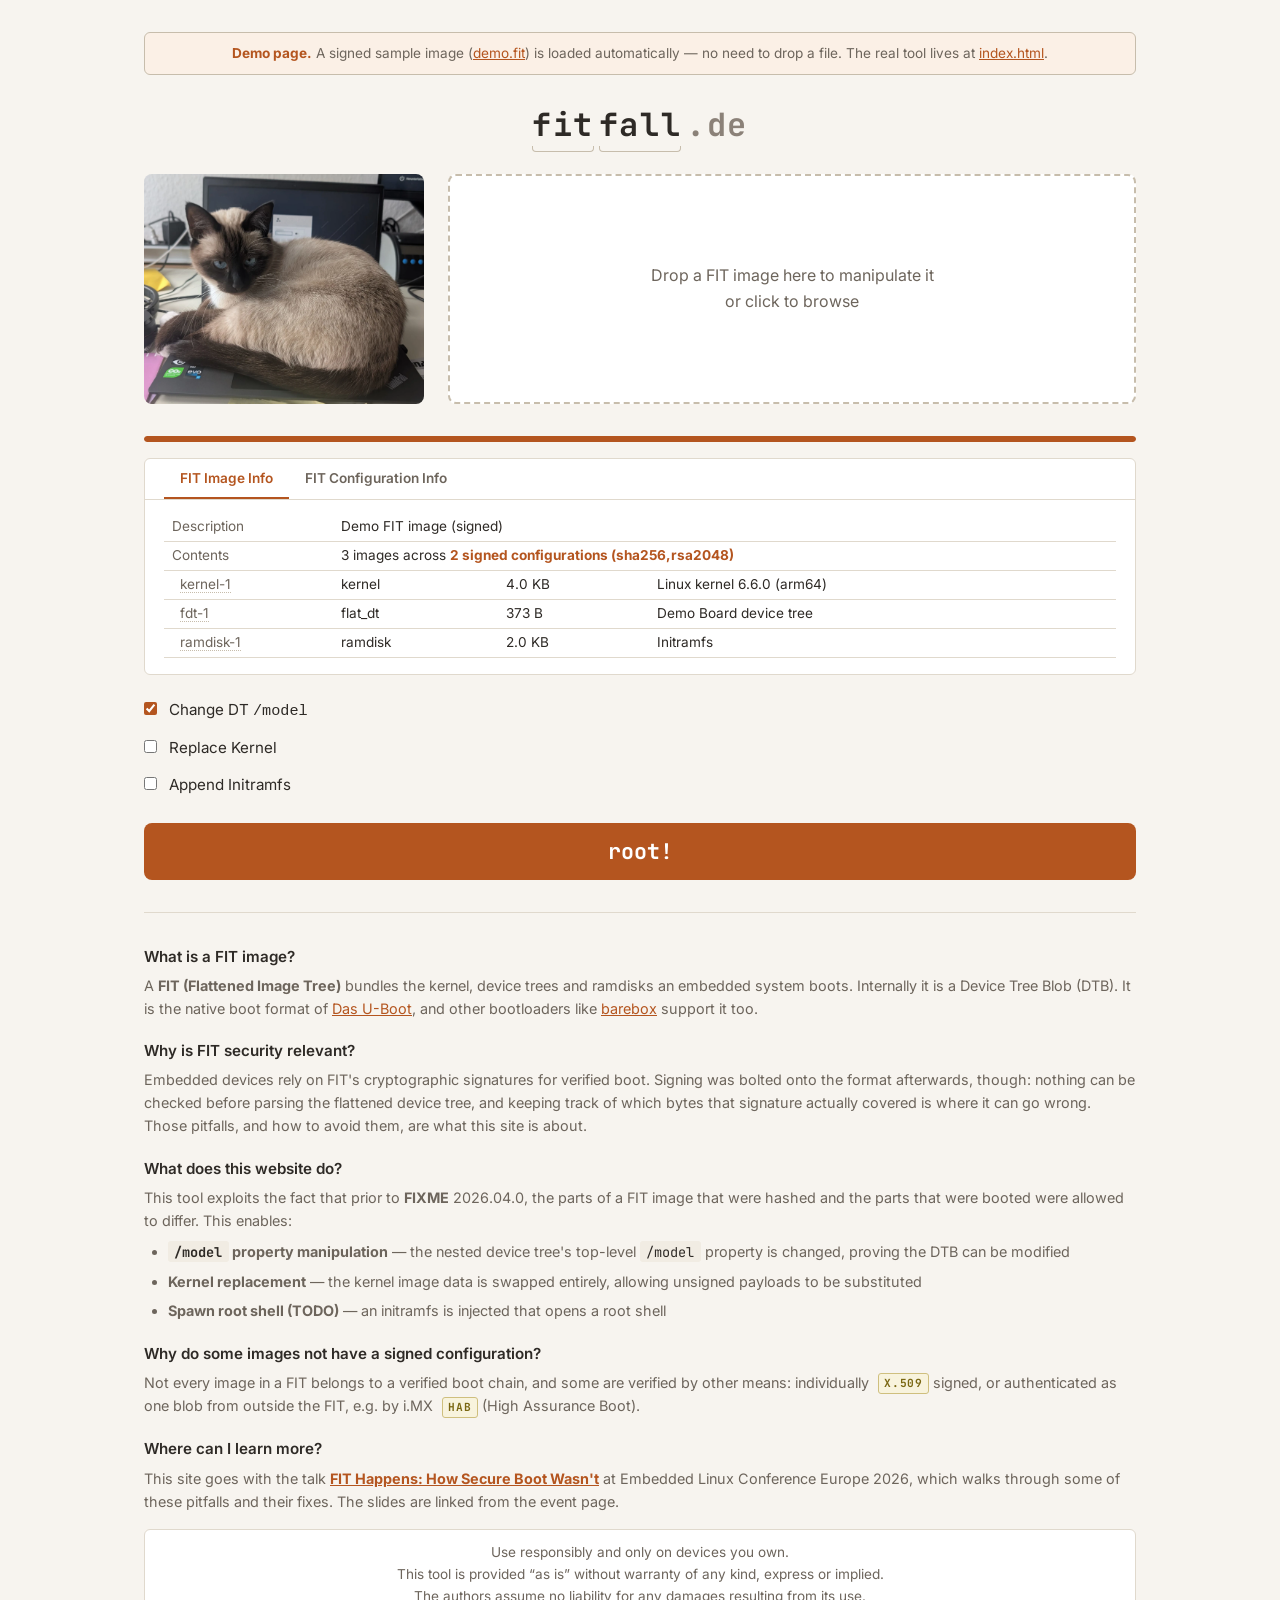
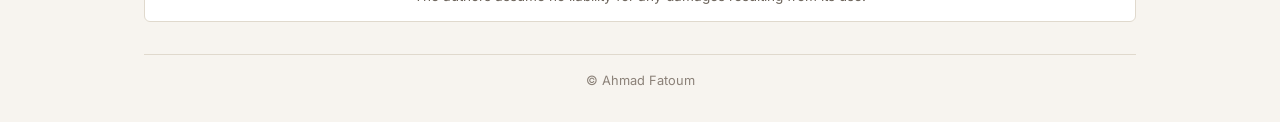
==== commit 5e892a6c: "Regenerate demo.html from index.html demo.html is generated from index.html by gen-demo.py, and had " ====
--- a/demo.html
+++ b/demo.html
@@ -112,56 +112,6 @@
             <span id="initramfs-file-name">No file selected</span>
           </div>
         </div>
-        <hr class="option-separator">
-        <div class="method-option">
-          <label for="opt-method">Signature handling</label>
-          <select id="opt-method">
-            <option value="hashed-nodes">Redirect the signed hashed-nodes list</option>
-            <option value="entry-address">Move the unverified entry point</option>
-            <option value="sanity-check">Sanity check &mdash; leave the signature alone</option>
-          </select>
-        </div>
-        <div id="entry-option" class="method-option hidden">
-          <label for="opt-fit-address">Address the FIT is loaded at</label>
-          <input type="text" id="opt-fit-address" value="0x82000000" spellcheck="false"
-                 autocomplete="off">
-        </div>
-        <p class="option-note method-note" data-method="hashed-nodes">
-          Moves the signed image into an <code>orig-</code> container, rewrites the
-          signature's <code>hashed-nodes</code> list to follow it there and patches the
-          node left behind under the signed name. The signature still verifies, over
-          the copy, while the bootloader loads the patched node. This is the variant
-          CVE-2026-33243 (barebox) and CVE-2026-46728 (Das U-Boot) cover: the patched
-          releases reconstruct the list of signed nodes instead of trusting the
-          property.
-        </p>
-        <p class="option-note method-note hidden" data-method="entry-address">
-          For FITs signed with <code>required = "image"</code>, where a signature
-          covers its image's <code>data</code> and nothing else. The signed kernel
-          stays exactly as it is: the payload travels in an extra property of the same
-          node and the image's unverified <code>entry</code> is pointed at it, so the
-          bootloader checks the vendor's kernel and then jumps into the payload. The
-          address asked for is where the boot script loads the FIT itself, i.e.
-          <code>bootm</code>'s own argument, not the kernel's <code>load</code>
-          address. For a Thumb payload, add 1 to the <code>entry</code> afterwards.
-          Signed configurations have <code>entry</code> inside the digest, so this
-          method refuses them; use the <code>hashed-nodes</code> redirect there.
-          Whether <code>entry</code> is honoured at all depends on the architecture.
-          Das U-Boot jumps to it on ARM32, where the method was first demonstrated,
-          but discards it for an arm64 <code>Image</code>:
-          <code>bootm_load_os()</code> overwrites the entry point with the address
-          the kernel was relocated to whenever <code>CONFIG_CMD_BOOTI</code> is
-          enabled, which it is by default. barebox is not a target at all &mdash; its
-          <code>bootm</code> verifies through the configuration signature only, so it
-          never reaches the per-image path this method needs.
-        </p>
-        <p class="option-note method-note hidden" data-method="sanity-check">
-          Patches the signed image where it stands and changes nothing else: no
-          container, no <code>hashed-nodes</code> rewrite. The configuration signature
-          then covers data that no longer matches it, so verification has to fail. Use
-          it as the control: a device that boots this image never checked the signature,
-          and a bypass proves nothing there.
-        </p>
         <div id="debug-options" class="hidden">
           <hr class="debug-separator">
           <label>
@@ -204,15 +154,10 @@
         FIT image that were hashed and the parts that were booted were
         allowed to differ. This enables:
           <ul>
-            <li><strong><code>/model</code></strong> in the signed device tree, so the
-            booted system reports the tampering itself
-            (<code>cat /proc/device-tree/model</code>)</li>
-            <li><strong>the kernel</strong>, replaced by a file you supply</li>
-            <li><strong>the ramdisk</strong>, with an initramfs of yours concatenated onto
-            it, so your files land in the booted rootfs on top of the vendor's</li>
+            <li><strong><code>/model</code> property manipulation</strong> &mdash; the nested device tree's top-level <code>/model</code> property is changed, proving the DTB can be modified</li>
+            <li><strong>Kernel replacement</strong> &mdash; the kernel image data is swapped entirely, allowing unsigned payloads to be substituted</li>
+            <li><strong>Spawn root shell (TODO)</strong> &mdash; an initramfs is injected that opens a root shell</li>
           </ul>
-          The <strong>signature handling</strong> drop-down picks what happens to the
-          signature itself; all three methods explain themselves there.
         </dd>
 
         <dt>Why do some images not have a signed configuration?</dt>
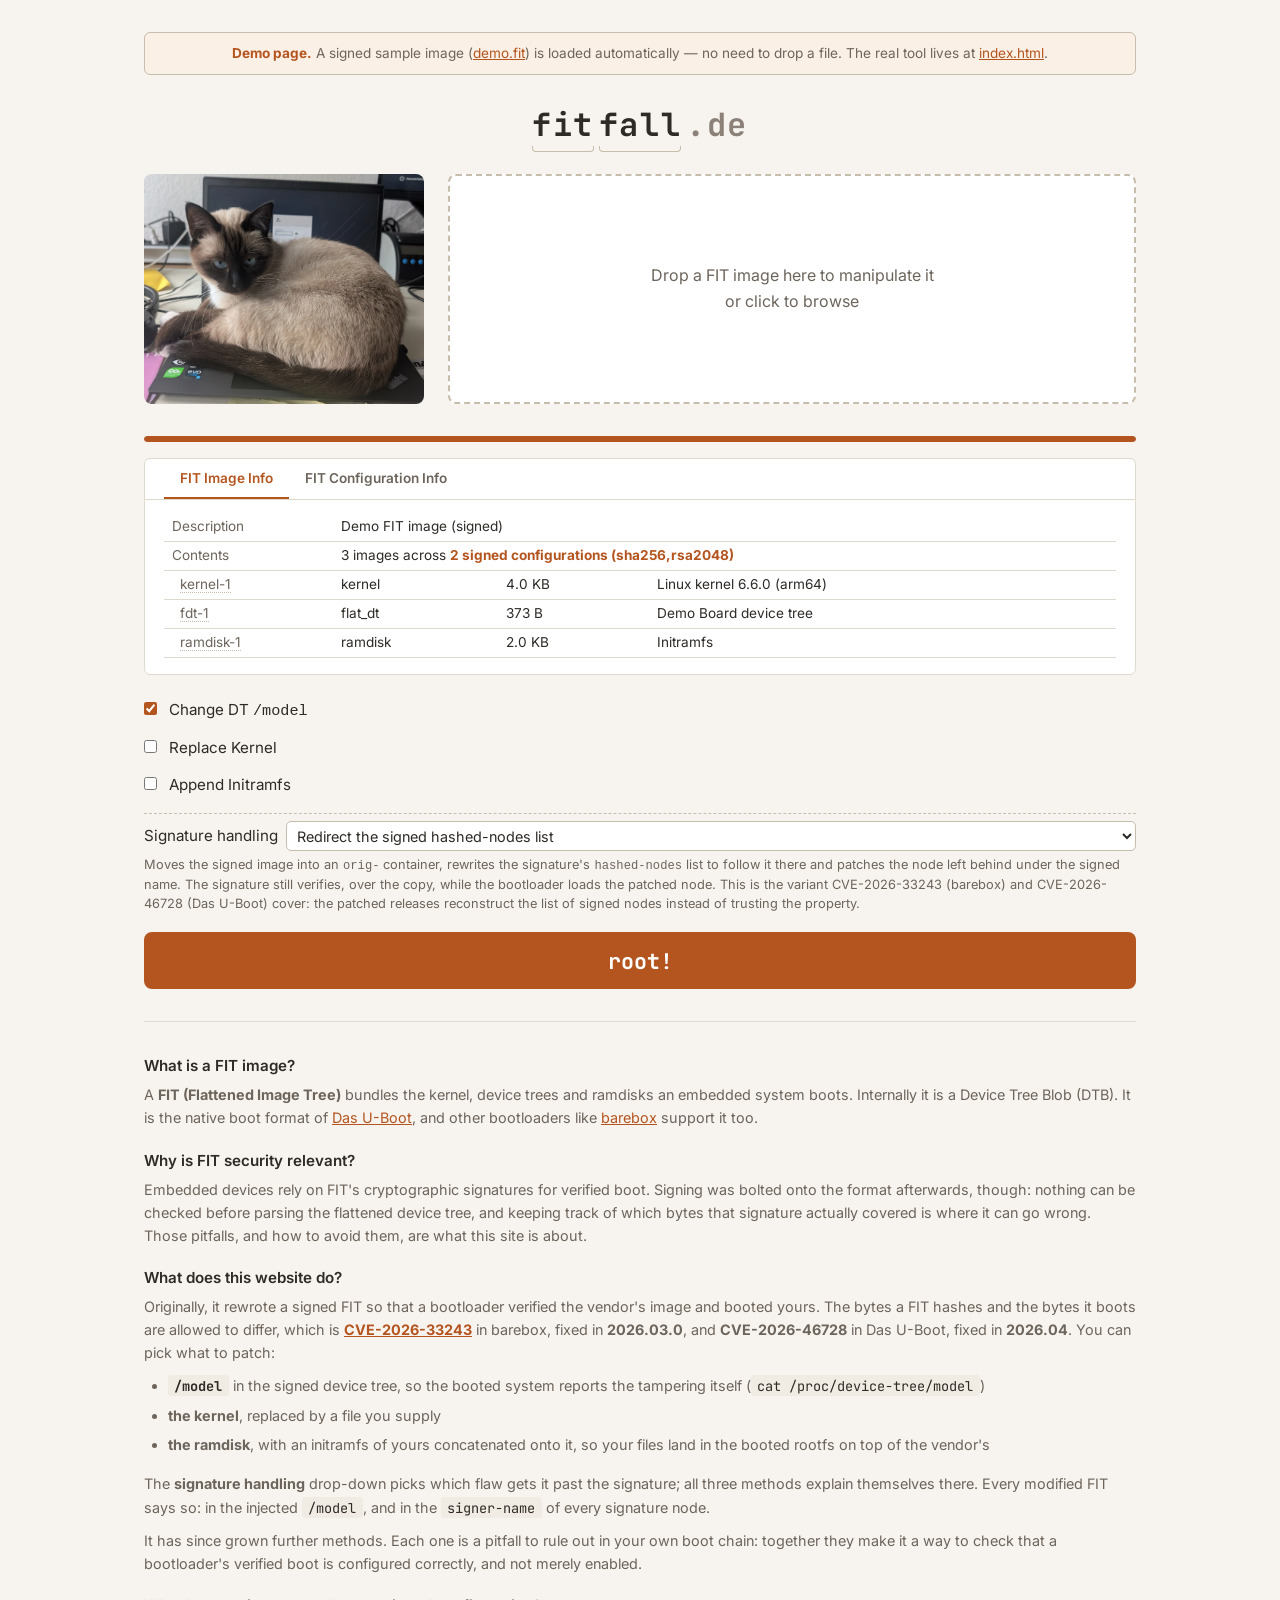
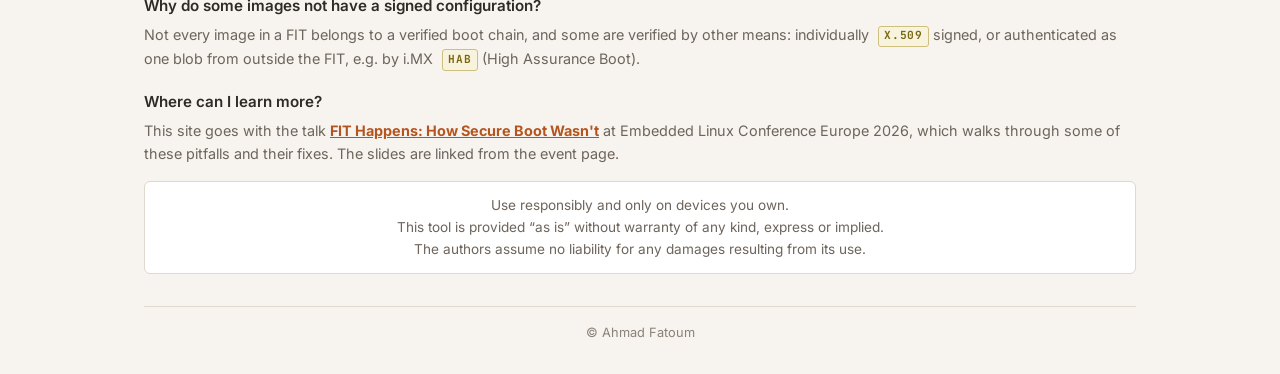
==== commit e8050ca0: "Name the published advisory in the explainer "What does this website do?" still opened on a FIXME wh" ====
--- a/demo.html
+++ b/demo.html
@@ -112,6 +112,56 @@
             <span id="initramfs-file-name">No file selected</span>
           </div>
         </div>
+        <hr class="option-separator">
+        <div class="method-option">
+          <label for="opt-method">Signature handling</label>
+          <select id="opt-method">
+            <option value="hashed-nodes">Redirect the signed hashed-nodes list</option>
+            <option value="entry-address">Move the unverified entry point</option>
+            <option value="sanity-check">Sanity check &mdash; leave the signature alone</option>
+          </select>
+        </div>
+        <div id="entry-option" class="method-option hidden">
+          <label for="opt-fit-address">Address the FIT is loaded at</label>
+          <input type="text" id="opt-fit-address" value="0x82000000" spellcheck="false"
+                 autocomplete="off">
+        </div>
+        <p class="option-note method-note" data-method="hashed-nodes">
+          Moves the signed image into an <code>orig-</code> container, rewrites the
+          signature's <code>hashed-nodes</code> list to follow it there and patches the
+          node left behind under the signed name. The signature still verifies, over
+          the copy, while the bootloader loads the patched node. This is the variant
+          CVE-2026-33243 (barebox) and CVE-2026-46728 (Das U-Boot) cover: the patched
+          releases reconstruct the list of signed nodes instead of trusting the
+          property.
+        </p>
+        <p class="option-note method-note hidden" data-method="entry-address">
+          For FITs signed with <code>required = "image"</code>, where a signature
+          covers its image's <code>data</code> and nothing else. The signed kernel
+          stays exactly as it is: the payload travels in an extra property of the same
+          node and the image's unverified <code>entry</code> is pointed at it, so the
+          bootloader checks the vendor's kernel and then jumps into the payload. The
+          address asked for is where the boot script loads the FIT itself, i.e.
+          <code>bootm</code>'s own argument, not the kernel's <code>load</code>
+          address. For a Thumb payload, add 1 to the <code>entry</code> afterwards.
+          Signed configurations have <code>entry</code> inside the digest, so this
+          method refuses them; use the <code>hashed-nodes</code> redirect there.
+          Whether <code>entry</code> is honoured at all depends on the architecture.
+          Das U-Boot jumps to it on ARM32, where the method was first demonstrated,
+          but discards it for an arm64 <code>Image</code>:
+          <code>bootm_load_os()</code> overwrites the entry point with the address
+          the kernel was relocated to whenever <code>CONFIG_CMD_BOOTI</code> is
+          enabled, which it is by default. barebox is not a target at all &mdash; its
+          <code>bootm</code> verifies through the configuration signature only, so it
+          never reaches the per-image path this method needs.
+        </p>
+        <p class="option-note method-note hidden" data-method="sanity-check">
+          Patches the signed image where it stands and changes nothing else: no
+          container, no <code>hashed-nodes</code> rewrite. The configuration signature
+          then covers data that no longer matches it, so verification has to fail. Use
+          it as the control: a device that boots this image never checked the signature,
+          and a bypass proves nothing there.
+        </p>
         <div id="debug-options" class="hidden">
           <hr class="debug-separator">
           <label>
@@ -150,14 +200,33 @@
 
         <dt>What does this website do?</dt>
         <dd>
-        This tool exploits the fact that prior to <b>FIXME</b> 2026.04.0, the parts of a
-        FIT image that were hashed and the parts that were booted were
-        allowed to differ. This enables:
+          <p>
+          Originally, it rewrote a signed FIT so that a bootloader verified the vendor's
+          image and booted yours. The bytes a FIT hashes and the bytes it boots are allowed
+          to differ, which is
+          <a href="https://github.com/barebox/barebox/security/advisories/GHSA-3fvj-q26p-j6h4"><b>CVE-2026-33243</b></a>
+          in barebox, fixed in <b>2026.03.0</b>, and <b>CVE-2026-46728</b> in Das U-Boot,
+          fixed in <b>2026.04</b>. You can pick what to patch:
+          </p>
           <ul>
-            <li><strong><code>/model</code> property manipulation</strong> &mdash; the nested device tree's top-level <code>/model</code> property is changed, proving the DTB can be modified</li>
-            <li><strong>Kernel replacement</strong> &mdash; the kernel image data is swapped entirely, allowing unsigned payloads to be substituted</li>
-            <li><strong>Spawn root shell (TODO)</strong> &mdash; an initramfs is injected that opens a root shell</li>
+            <li><strong><code>/model</code></strong> in the signed device tree, so the
+            booted system reports the tampering itself
+            (<code>cat /proc/device-tree/model</code>)</li>
+            <li><strong>the kernel</strong>, replaced by a file you supply</li>
+            <li><strong>the ramdisk</strong>, with an initramfs of yours concatenated onto
+            it, so your files land in the booted rootfs on top of the vendor's</li>
           </ul>
+          <p>
+          The <strong>signature handling</strong> drop-down picks which flaw gets it past
+          the signature; all three methods explain themselves there. Every modified FIT
+          says so: in the injected <code>/model</code>, and in the
+          <code>signer-name</code> of every signature node.
+          </p>
+          <p>
+          It has since grown further methods. Each one is a pitfall to rule out in your
+          own boot chain: together they make it a way to check that a bootloader's
+          verified boot is configured correctly, and not merely enabled.
+          </p>
         </dd>
 
         <dt>Why do some images not have a signed configuration?</dt>
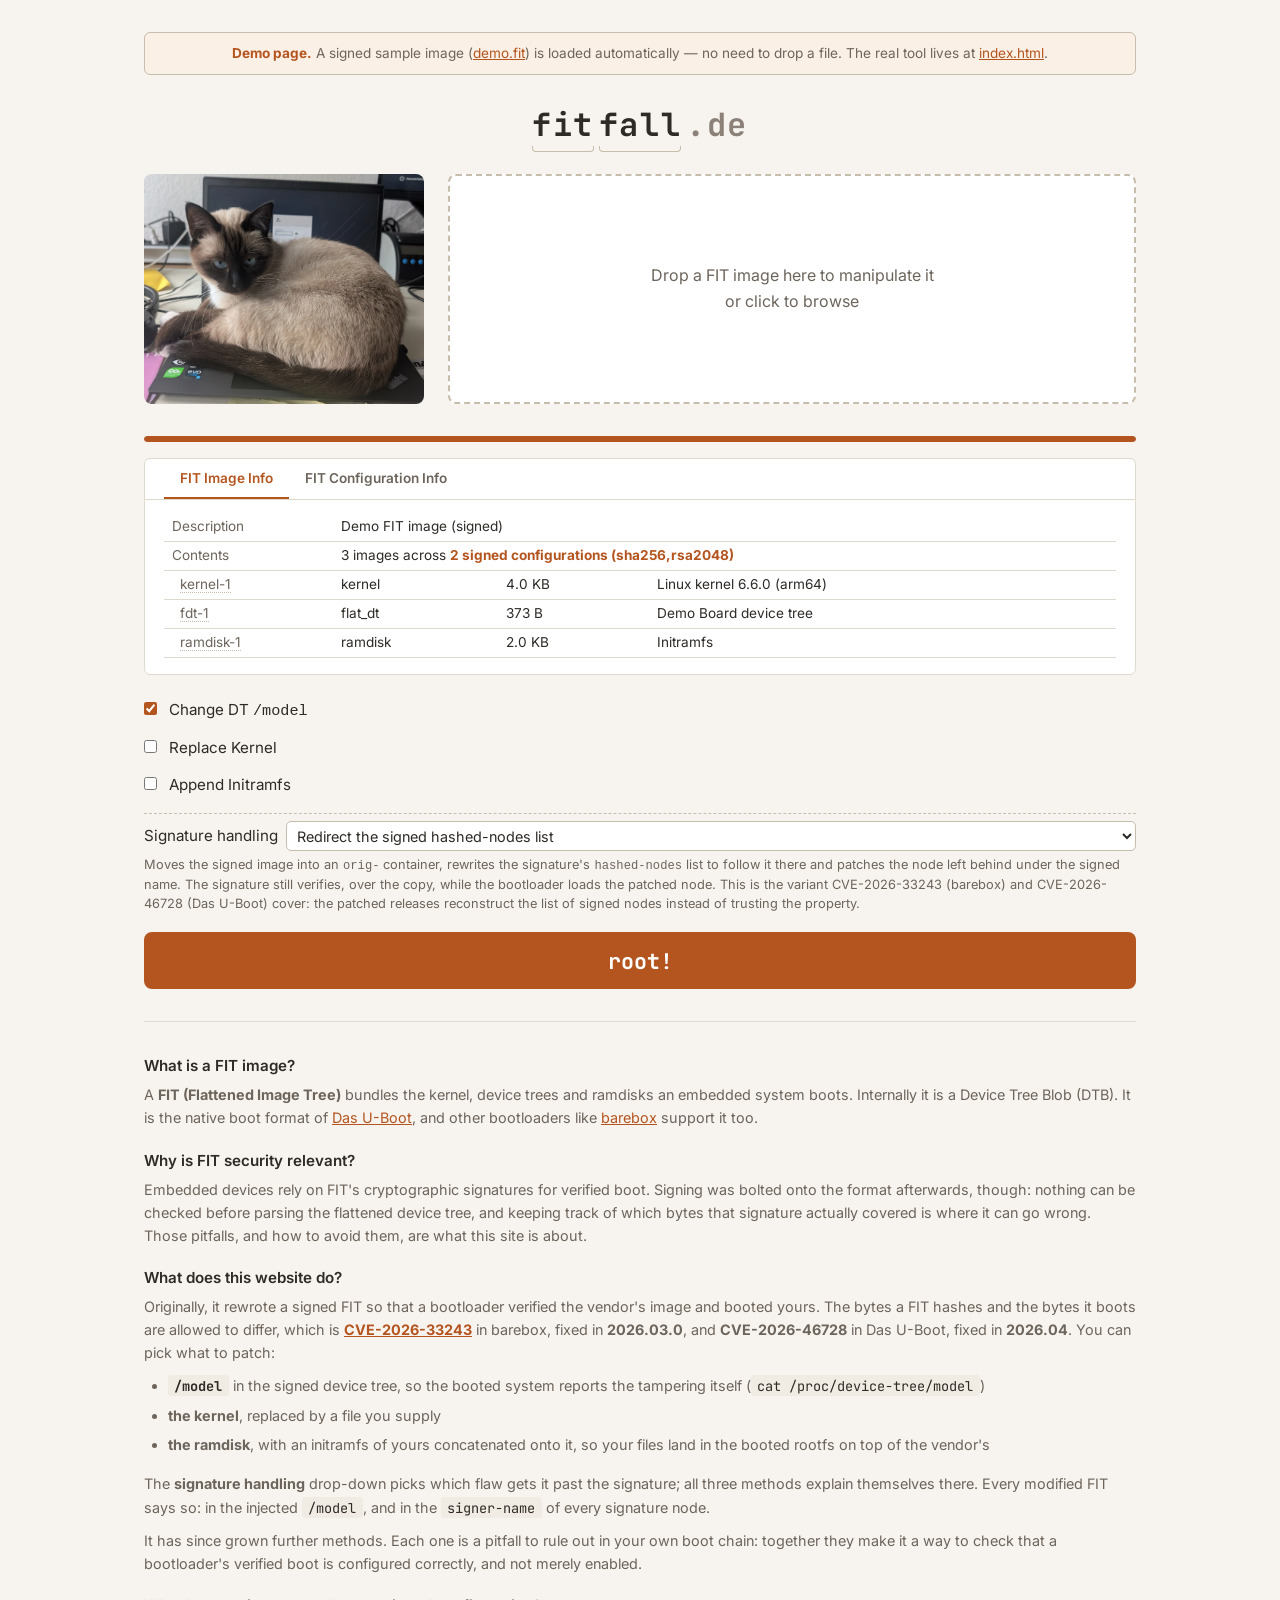
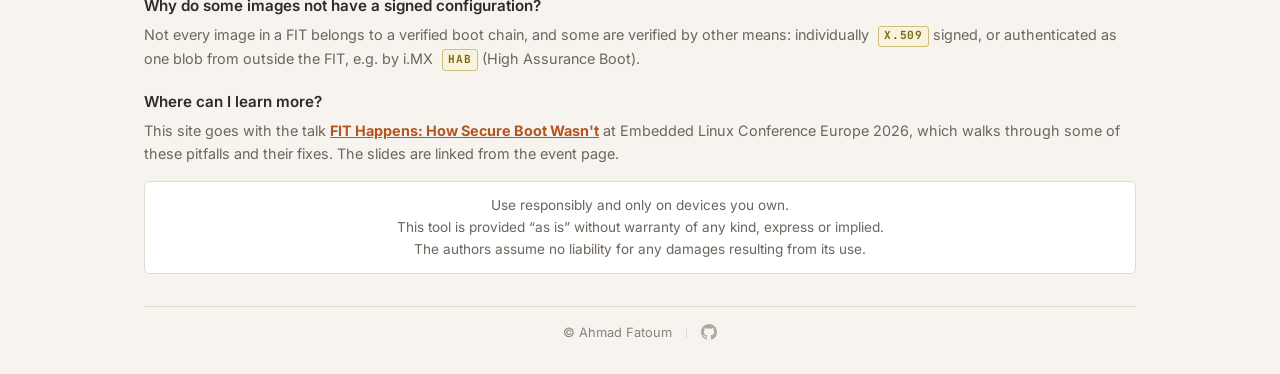
==== commit 3638892e: "Link the source repository from the footer A hairline in the border colour, then the GitHub mark, af" ====
--- a/demo.html
+++ b/demo.html
@@ -146,14 +146,13 @@
           address. For a Thumb payload, add 1 to the <code>entry</code> afterwards.
           Signed configurations have <code>entry</code> inside the digest, so this
           method refuses them; use the <code>hashed-nodes</code> redirect there.
-          Whether <code>entry</code> is honoured at all depends on the architecture.
-          Das U-Boot jumps to it on ARM32, where the method was first demonstrated,
-          but discards it for an arm64 <code>Image</code>:
-          <code>bootm_load_os()</code> overwrites the entry point with the address
-          the kernel was relocated to whenever <code>CONFIG_CMD_BOOTI</code> is
-          enabled, which it is by default. barebox is not a target at all &mdash; its
-          <code>bootm</code> verifies through the configuration signature only, so it
-          never reaches the per-image path this method needs.
+          On arm64 the image is also made to claim <code>os = "vxworks"</code>:
+          <code>bootm</code> would otherwise overwrite <code>entry</code> with
+          wherever it relocated the verified kernel, and it only does that for
+          Linux &mdash; <code>os</code> is no more signed than <code>entry</code> is.
+          barebox is not a target: its <code>bootm</code> verifies through the
+          configuration signature only, so it never reaches the per-image path this
+          method needs.
         </p>
         <p class="option-note method-note hidden" data-method="sanity-check">
           Patches the signed image where it stands and changes nothing else: no
@@ -249,7 +248,13 @@
     </section>
 
     <footer>
-      <p>&copy; Ahmad Fatoum</p>
+      <p>
+        &copy; Ahmad Fatoum
+        <span class="footer-sep" aria-hidden="true"></span>
+        <a class="footer-github" href="https://github.com/a3f-prompts/a3f-prompts.github.io"
+           title="Source on GitHub"><img src="img/github.svg" alt="GitHub" width="16"
+           height="16"></a>
+      </p>
     </footer>
   </div>
 
--- a/style.css
+++ b/style.css
@@ -596,6 +596,33 @@
   font-size: 0.8rem;
 }
 
+/* A hairline between the copyright and the source link: there if looked for. */
+.footer-sep {
+  display: inline-block;
+  width: 1px;
+  height: 0.75em;
+  margin: 0 0.6rem;
+  vertical-align: -0.08em;
+  background: var(--border);
+}
+
+.footer-github {
+  text-decoration: none;
+  opacity: 0.65;
+}
+
+.footer-github:hover,
+.footer-github:focus-visible {
+  opacity: 1;
+}
+
+.footer-github img {
+  display: inline-block;
+  width: 1rem;
+  height: 1rem;
+  vertical-align: -0.2em;
+}
+
 .config-entry {
   margin-bottom: 0.3rem;
 }
